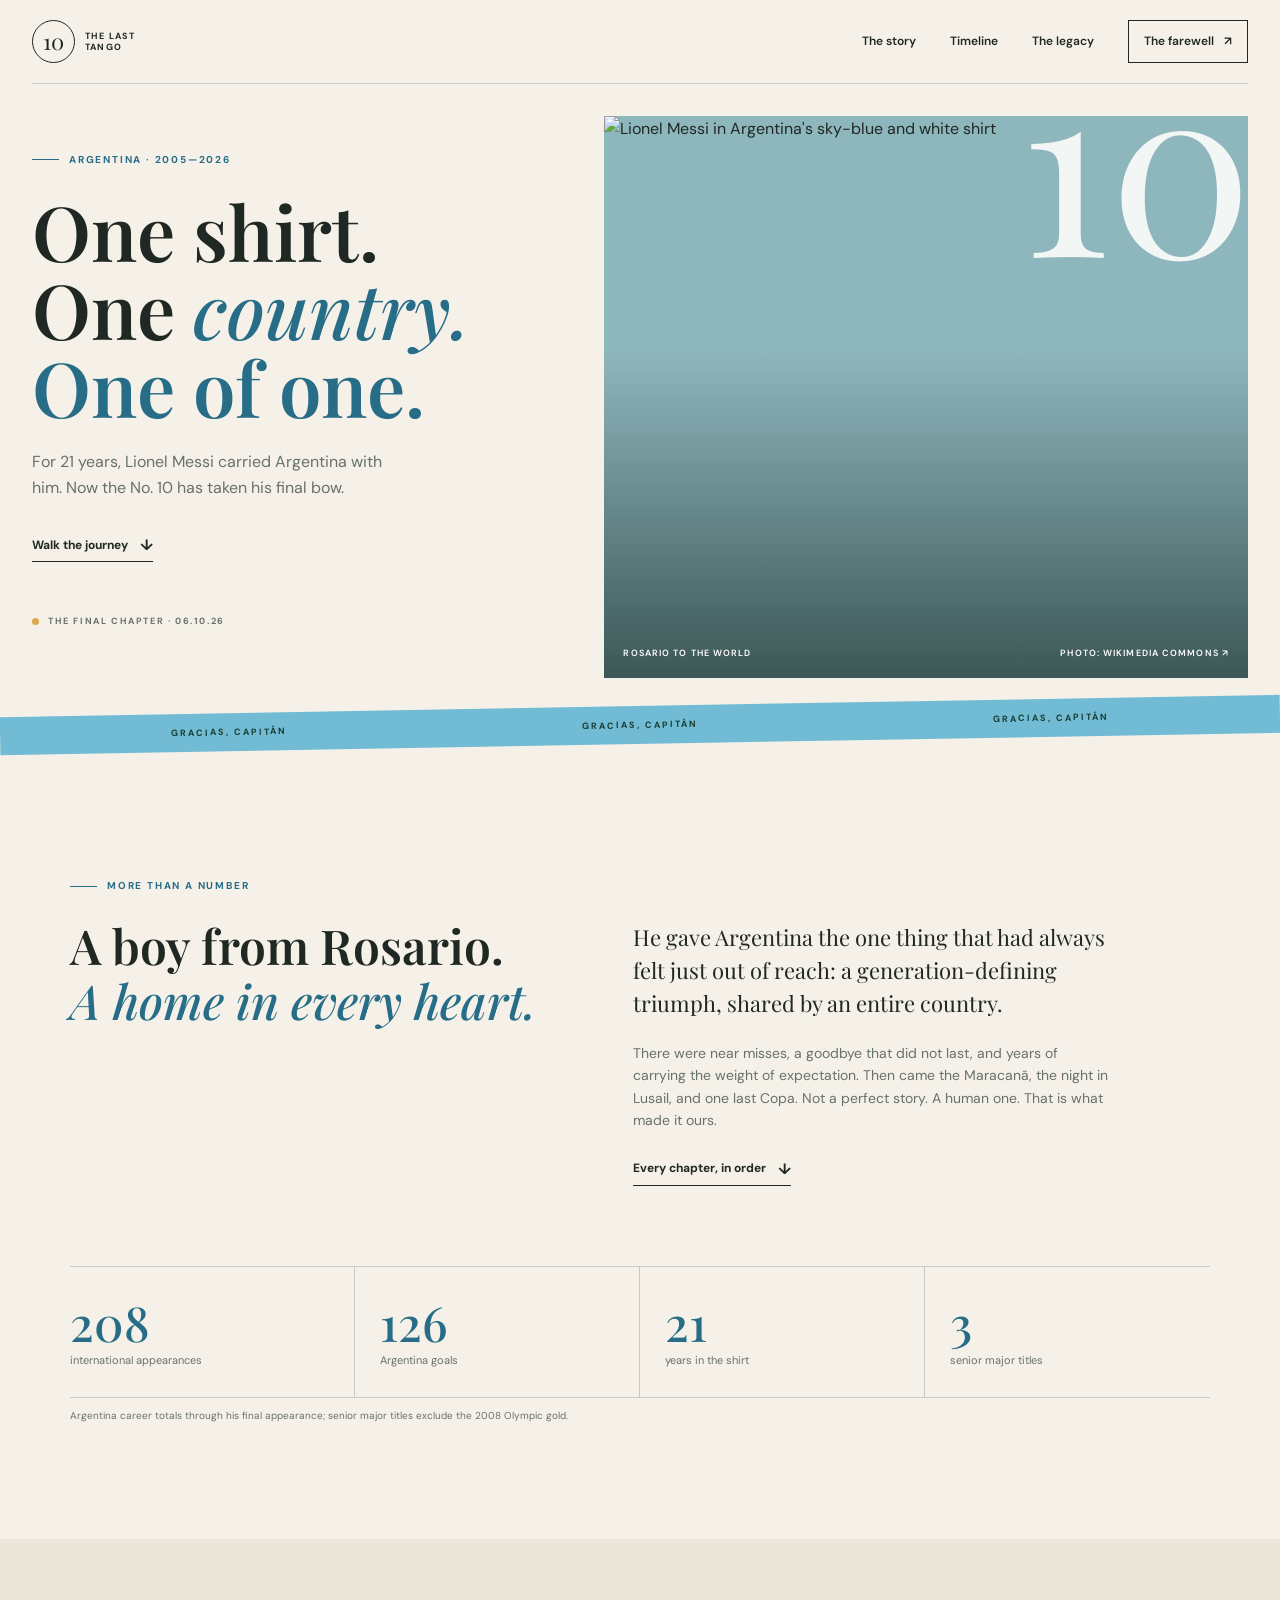
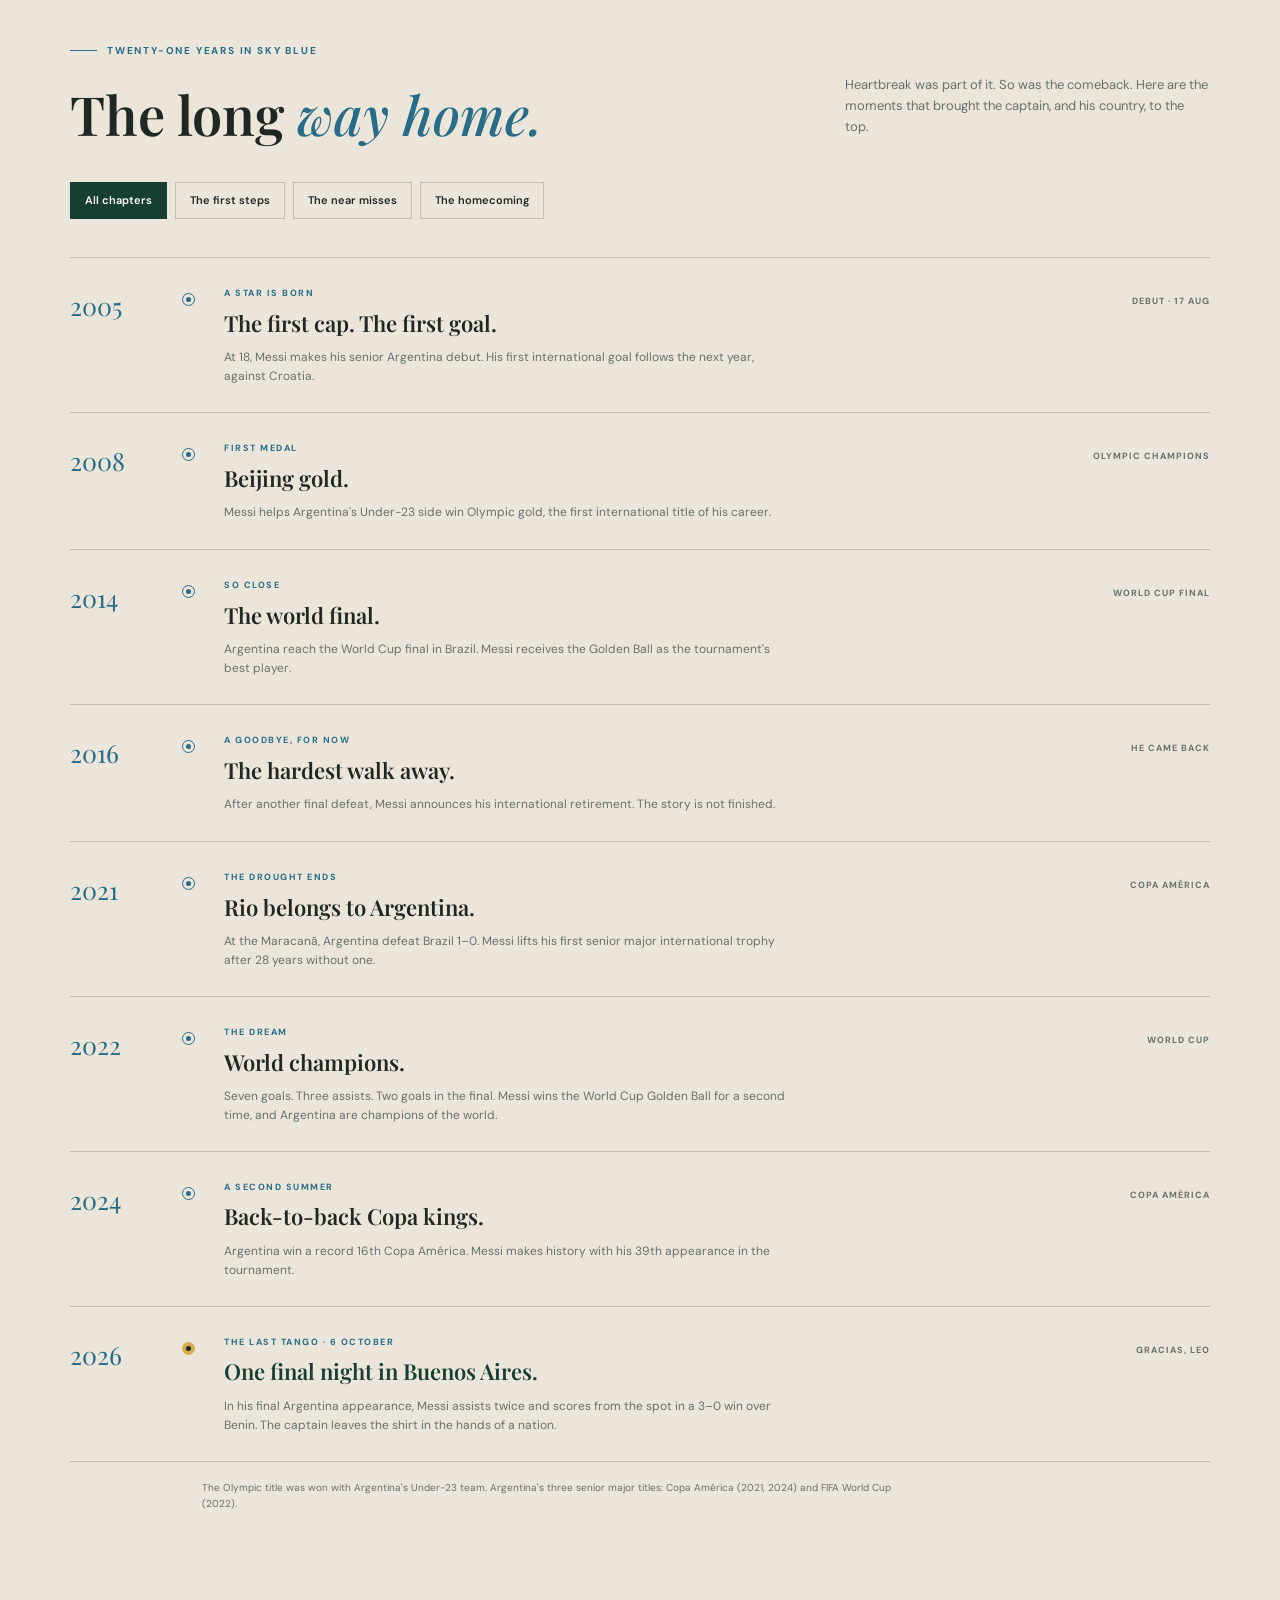
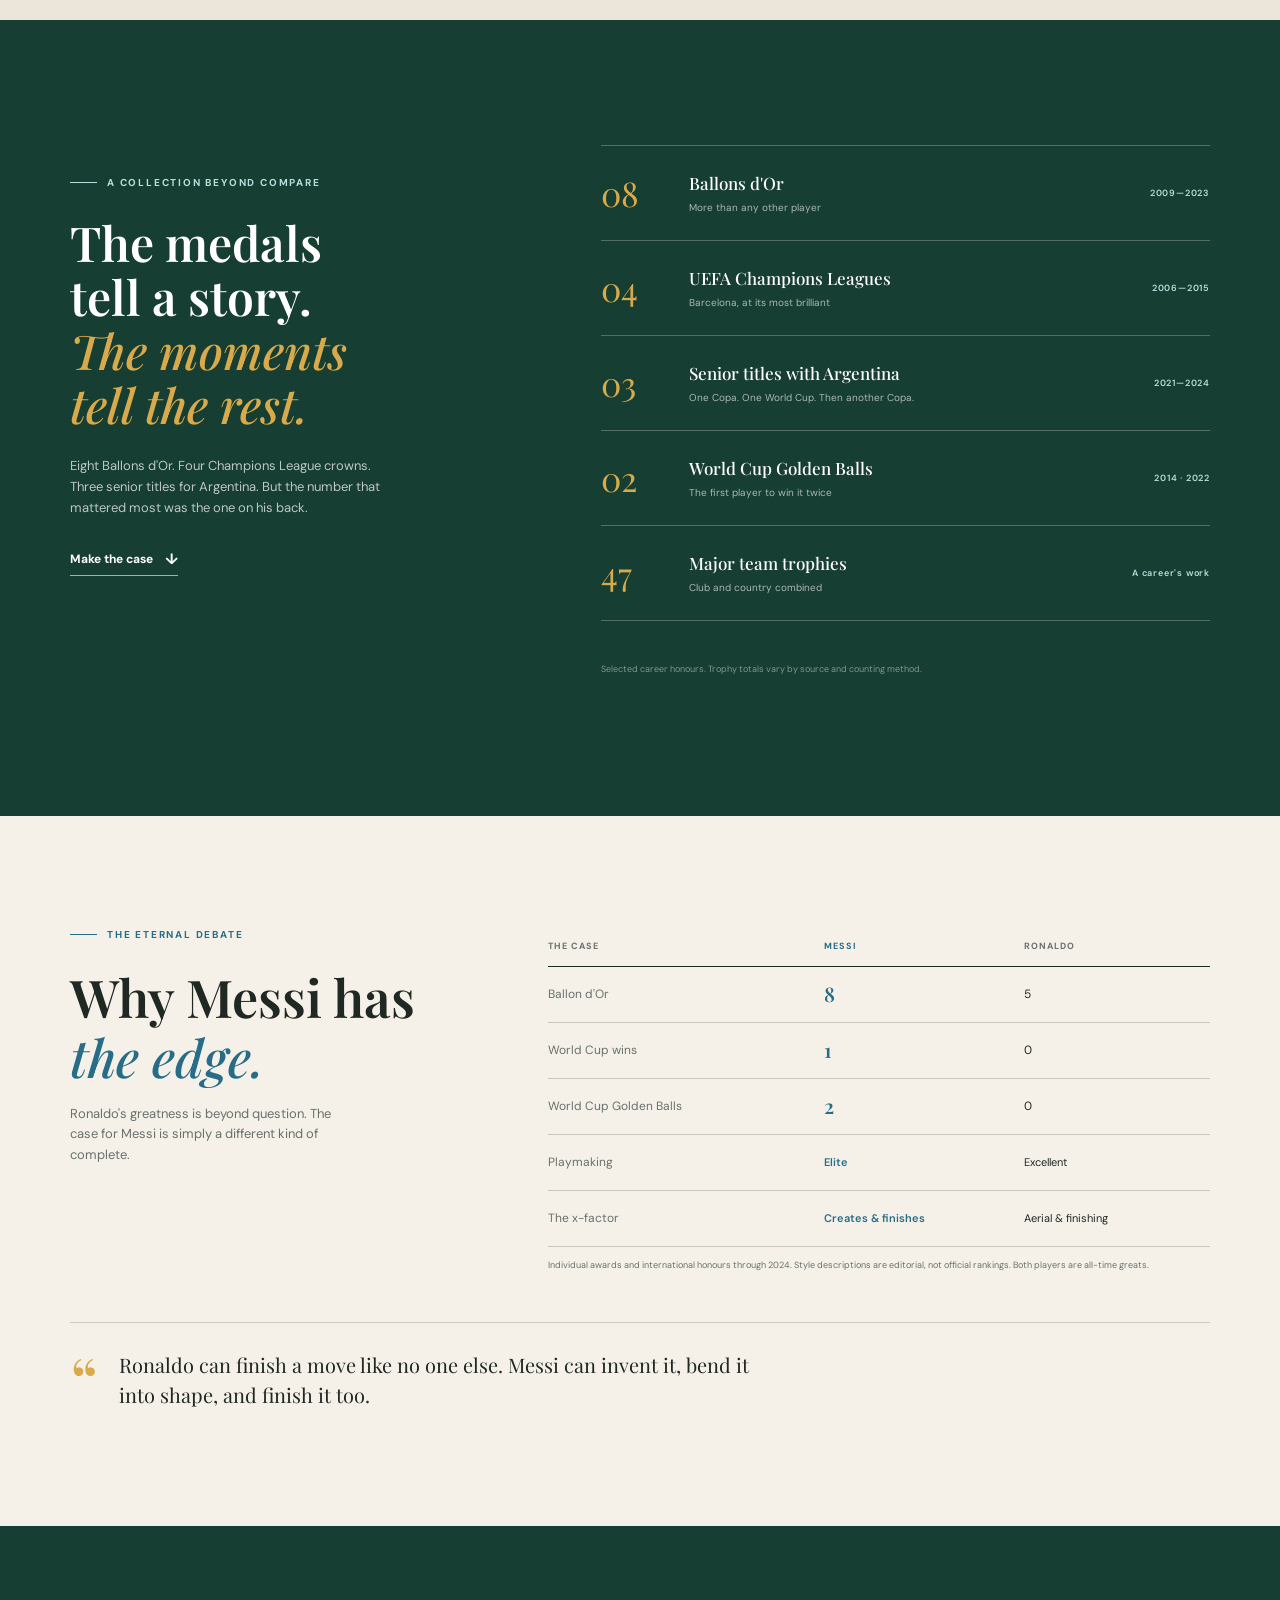
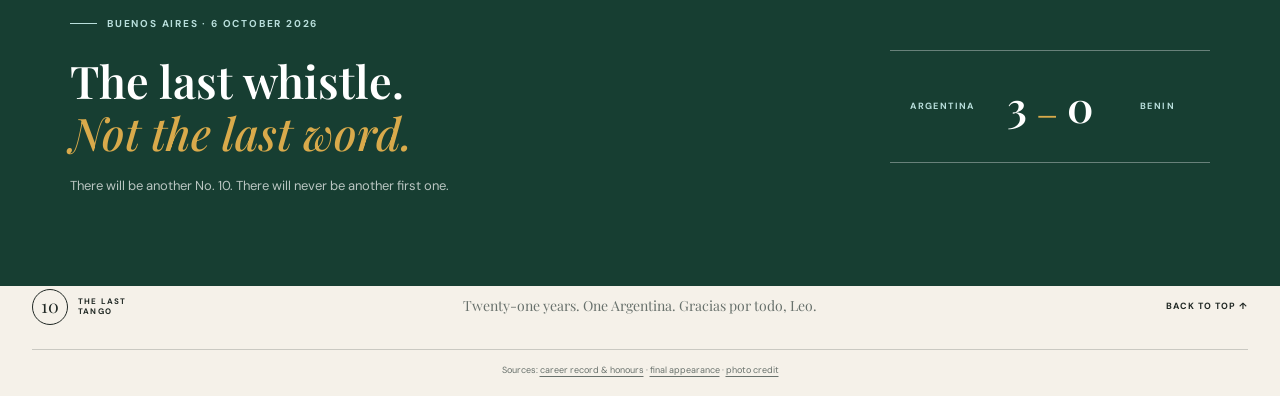
==== index.html @ 29ec87f9 "Messi Tribute" ====
<!doctype html>
<html lang="en">
<head>
  <meta charset="utf-8">
  <meta name="viewport" content="width=device-width, initial-scale=1">
  <meta name="theme-color" content="#f5f1e9">
  <meta name="description" content="A tribute to Lionel Messi's Argentina career: 21 years, three major senior titles, and one unforgettable final chapter.">
  <title>Messi | The Last Tango</title>
  <link rel="preconnect" href="https://fonts.googleapis.com">
  <link rel="preconnect" href="https://fonts.gstatic.com" crossorigin>
  <link href="https://fonts.googleapis.com/css2?family=DM+Sans:wght@400;500;600;700&family=Playfair+Display:wght@500;600;700;800&display=swap" rel="stylesheet">
  <link rel="stylesheet" href="styles.css">
  <script src="script.js" defer></script>
</head>
<body>
  <a class="skip-link" href="#main">Skip to the tribute</a>
  <header class="site-header">
    <a class="wordmark" href="#top" aria-label="Messi, the last tango, home">
      <span class="wordmark-number">10</span>
      <span class="wordmark-copy">THE LAST<br>TANGO</span>
    </a>
    <button class="menu-toggle" aria-expanded="false" aria-controls="site-nav" aria-label="Open navigation">
      <span></span><span></span>
    </button>
    <nav class="site-nav" id="site-nav" aria-label="Main navigation">
      <a href="#story">The story</a>
      <a href="#timeline">Timeline</a>
      <a href="#legacy">The legacy</a>
      <a class="nav-tribute" href="#farewell">The farewell <span aria-hidden="true">↗</span></a>
    </nav>
  </header>

  <main id="main">
    <section class="hero" id="top" aria-labelledby="hero-title">
      <div class="hero-copy">
        <p class="eyebrow"><span class="eyebrow-rule"></span>Argentina · 2005—2026</p>
        <h1 id="hero-title">One shirt.<br>One <em>country.</em><br><span>One of one.</span></h1>
        <p class="hero-intro">For 21 years, Lionel Messi carried Argentina with him. Now the No. 10 has taken his final bow.</p>
        <a class="text-link" href="#story">Walk the journey <span aria-hidden="true">↓</span></a>
        <p class="hero-date"><span class="live-dot"></span> THE FINAL CHAPTER · 06.10.26</p>
      </div>
      <figure class="hero-portrait">
        <img src="https://commons.wikimedia.org/wiki/Special:FilePath/Lionel_Messi_Argentina_v_Egypt_7_July_2026-287.jpg?width=1400" alt="Lionel Messi in Argentina's sky-blue and white shirt" fetchpriority="high">
        <figcaption><span>ROSARIO TO THE WORLD</span><a href="https://commons.wikimedia.org/wiki/File:Lionel_Messi_Argentina_v_Egypt_7_July_2026-287.jpg" target="_blank" rel="noreferrer">PHOTO: WIKIMEDIA COMMONS ↗</a></figcaption>
        <span class="portrait-index" aria-hidden="true">10</span>
      </figure>
      <div class="hero-ribbon" aria-hidden="true"><span>GRACIAS, CAPITÁN</span><span>GRACIAS, CAPITÁN</span><span>GRACIAS, CAPITÁN</span></div>
    </section>

    <section class="story section-wrap" id="story" aria-labelledby="story-title">
      <div class="section-heading reveal">
        <p class="eyebrow"><span class="eyebrow-rule"></span>More than a number</p>
        <h2 id="story-title">A boy from Rosario.<br><em>A home in every heart.</em></h2>
      </div>
      <div class="story-body reveal">
        <p class="story-lead">He gave Argentina the one thing that had always felt just out of reach: a generation-defining triumph, shared by an entire country.</p>
        <p>There were near misses, a goodbye that did not last, and years of carrying the weight of expectation. Then came the Maracanã, the night in Lusail, and one last Copa. Not a perfect story. A human one. That is what made it ours.</p>
        <a class="text-link" href="#timeline">Every chapter, in order <span aria-hidden="true">↓</span></a>
      </div>
      <div class="stat-strip reveal" aria-label="Argentina career record">
        <div class="stat-item"><strong data-count="208">208</strong><span>international appearances</span></div>
        <div class="stat-item"><strong data-count="126">126</strong><span>Argentina goals</span></div>
        <div class="stat-item"><strong data-count="21">21</strong><span>years in the shirt</span></div>
        <div class="stat-item"><strong data-count="3">3</strong><span>senior major titles</span></div>
      </div>
      <p class="stat-note">Argentina career totals through his final appearance; senior major titles exclude the 2008 Olympic gold.</p>
    </section>

    <section class="timeline-section" id="timeline" aria-labelledby="timeline-title">
      <div class="section-wrap">
        <div class="timeline-heading reveal">
          <div>
            <p class="eyebrow"><span class="eyebrow-rule"></span>Twenty-one years in sky blue</p>
            <h2 id="timeline-title">The long <em>way home.</em></h2>
          </div>
          <p>Heartbreak was part of it. So was the comeback. Here are the moments that brought the captain, and his country, to the top.</p>
        </div>
        <div class="timeline-filters" role="group" aria-label="Filter timeline by era">
          <button class="filter-button is-active" type="button" data-filter="all" aria-pressed="true">All chapters</button>
          <button class="filter-button" type="button" data-filter="first-steps" aria-pressed="false">The first steps</button>
          <button class="filter-button" type="button" data-filter="near-misses" aria-pressed="false">The near misses</button>
          <button class="filter-button" type="button" data-filter="homecoming" aria-pressed="false">The homecoming</button>
        </div>
        <div class="timeline-list">
          <article class="timeline-entry reveal" data-era="first-steps">
            <div class="timeline-year">2005</div><div class="timeline-marker" aria-hidden="true"></div>
            <div class="timeline-copy"><p class="timeline-tag">A star is born</p><h3>The first cap. The first goal.</h3><p>At 18, Messi makes his senior Argentina debut. His first international goal follows the next year, against Croatia.</p></div>
            <span class="timeline-side-note">DEBUT · 17 AUG</span>
          </article>
          <article class="timeline-entry reveal" data-era="first-steps">
            <div class="timeline-year">2008</div><div class="timeline-marker" aria-hidden="true"></div>
            <div class="timeline-copy"><p class="timeline-tag">First medal</p><h3>Beijing gold.</h3><p>Messi helps Argentina's Under-23 side win Olympic gold, the first international title of his career.</p></div>
            <span class="timeline-side-note">OLYMPIC CHAMPIONS</span>
          </article>
          <article class="timeline-entry reveal" data-era="near-misses">
            <div class="timeline-year">2014</div><div class="timeline-marker" aria-hidden="true"></div>
            <div class="timeline-copy"><p class="timeline-tag">So close</p><h3>The world final.</h3><p>Argentina reach the World Cup final in Brazil. Messi receives the Golden Ball as the tournament's best player.</p></div>
            <span class="timeline-side-note">WORLD CUP FINAL</span>
          </article>
          <article class="timeline-entry reveal" data-era="near-misses">
            <div class="timeline-year">2016</div><div class="timeline-marker" aria-hidden="true"></div>
            <div class="timeline-copy"><p class="timeline-tag">A goodbye, for now</p><h3>The hardest walk away.</h3><p>After another final defeat, Messi announces his international retirement. The story is not finished.</p></div>
            <span class="timeline-side-note">HE CAME BACK</span>
          </article>
          <article class="timeline-entry reveal" data-era="homecoming">
            <div class="timeline-year">2021</div><div class="timeline-marker" aria-hidden="true"></div>
            <div class="timeline-copy"><p class="timeline-tag">The drought ends</p><h3>Rio belongs to Argentina.</h3><p>At the Maracanã, Argentina defeat Brazil 1–0. Messi lifts his first senior major international trophy after 28 years without one.</p></div>
            <span class="timeline-side-note">COPA AMÉRICA</span>
          </article>
          <article class="timeline-entry reveal" data-era="homecoming">
            <div class="timeline-year">2022</div><div class="timeline-marker" aria-hidden="true"></div>
            <div class="timeline-copy"><p class="timeline-tag">The dream</p><h3>World champions.</h3><p>Seven goals. Three assists. Two goals in the final. Messi wins the World Cup Golden Ball for a second time, and Argentina are champions of the world.</p></div>
            <span class="timeline-side-note">WORLD CUP</span>
          </article>
          <article class="timeline-entry reveal" data-era="homecoming">
            <div class="timeline-year">2024</div><div class="timeline-marker" aria-hidden="true"></div>
            <div class="timeline-copy"><p class="timeline-tag">A second summer</p><h3>Back-to-back Copa kings.</h3><p>Argentina win a record 16th Copa América. Messi makes history with his 39th appearance in the tournament.</p></div>
            <span class="timeline-side-note">COPA AMÉRICA</span>
          </article>
          <article class="timeline-entry timeline-entry-final reveal" data-era="homecoming" id="farewell">
            <div class="timeline-year">2026</div><div class="timeline-marker" aria-hidden="true"></div>
            <div class="timeline-copy"><p class="timeline-tag">The last tango · 6 October</p><h3>One final night in Buenos Aires.</h3><p>In his final Argentina appearance, Messi assists twice and scores from the spot in a 3–0 win over Benin. The captain leaves the shirt in the hands of a nation.</p></div>
            <span class="timeline-side-note">GRACIAS, LEO</span>
          </article>
        </div>
        <p class="timeline-footnote">The Olympic title was won with Argentina's Under-23 team. Argentina's three senior major titles: Copa América (2021, 2024) and FIFA World Cup (2022).</p>
      </div>
    </section>

    <section class="honors section-wrap" id="legacy" aria-labelledby="honors-title">
      <div class="honors-copy reveal">
        <p class="eyebrow eyebrow-light"><span class="eyebrow-rule"></span>A collection beyond compare</p>
        <h2 id="honors-title">The medals<br>tell a story.<br><em>The moments<br>tell the rest.</em></h2>
        <p>Eight Ballons d'Or. Four Champions League crowns. Three senior titles for Argentina. But the number that mattered most was the one on his back.</p>
        <a class="text-link text-link-light" href="#comparison">Make the case <span aria-hidden="true">↓</span></a>
      </div>
      <div class="honors-list reveal" aria-label="Selected career achievements">
        <div class="honor-row"><span class="honor-number">08</span><div><h3>Ballons d'Or</h3><p>More than any other player</p></div><span class="honor-period">2009—2023</span></div>
        <div class="honor-row"><span class="honor-number">04</span><div><h3>UEFA Champions Leagues</h3><p>Barcelona, at its most brilliant</p></div><span class="honor-period">2006—2015</span></div>
        <div class="honor-row"><span class="honor-number">03</span><div><h3>Senior titles with Argentina</h3><p>One Copa. One World Cup. Then another Copa.</p></div><span class="honor-period">2021—2024</span></div>
        <div class="honor-row"><span class="honor-number">02</span><div><h3>World Cup Golden Balls</h3><p>The first player to win it twice</p></div><span class="honor-period">2014 · 2022</span></div>
        <div class="honor-row"><span class="honor-number">47</span><div><h3>Major team trophies</h3><p>Club and country combined</p></div><span class="honor-period">A career's work</span></div>
      </div>
      <p class="honors-note">Selected career honours. Trophy totals vary by source and counting method.</p>
    </section>

    <section class="comparison section-wrap" id="comparison" aria-labelledby="comparison-title">
      <div class="comparison-heading reveal">
        <p class="eyebrow"><span class="eyebrow-rule"></span>The eternal debate</p>
        <h2 id="comparison-title">Why Messi has<br><em>the edge.</em></h2>
        <p>Ronaldo's greatness is beyond question. The case for Messi is simply a different kind of complete.</p>
      </div>
      <div class="comparison-table reveal" role="table" aria-label="A respectful comparison of Lionel Messi and Cristiano Ronaldo">
        <div class="comparison-row comparison-header" role="row"><span role="columnheader">THE CASE</span><span role="columnheader">MESSI</span><span role="columnheader">RONALDO</span></div>
        <div class="comparison-row" role="row"><span role="rowheader">Ballon d'Or</span><strong role="cell">8</strong><span role="cell">5</span></div>
        <div class="comparison-row" role="row"><span role="rowheader">World Cup wins</span><strong role="cell">1</strong><span role="cell">0</span></div>
        <div class="comparison-row" role="row"><span role="rowheader">World Cup Golden Balls</span><strong role="cell">2</strong><span role="cell">0</span></div>
        <div class="comparison-row" role="row"><span role="rowheader">Playmaking</span><strong class="comparison-word" role="cell">Elite</strong><span class="comparison-word" role="cell">Excellent</span></div>
        <div class="comparison-row" role="row"><span role="rowheader">The x-factor</span><strong class="comparison-word" role="cell">Creates & finishes</strong><span class="comparison-word" role="cell">Aerial & finishing</span></div>
        <p class="comparison-source">Individual awards and international honours through 2024. Style descriptions are editorial, not official rankings. Both players are all-time greats.</p>
      </div>
      <div class="comparison-close reveal"><span aria-hidden="true">“</span><p>Ronaldo can finish a move like no one else. Messi can invent it, bend it into shape, and finish it too.</p></div>
    </section>

    <section class="finale" aria-labelledby="finale-title">
      <div class="finale-text reveal">
        <p class="eyebrow eyebrow-light"><span class="eyebrow-rule"></span>Buenos Aires · 6 October 2026</p>
        <h2 id="finale-title">The last whistle.<br><em>Not the last word.</em></h2>
        <p>There will be another No. 10. There will never be another first one.</p>
      </div>
      <div class="finale-score reveal" aria-label="Argentina defeated Benin 3 to 0">
        <span>ARGENTINA</span><strong>3 <i>—</i> 0</strong><span>BENIN</span>
      </div>
    </section>
  </main>

  <footer class="site-footer">
    <a class="wordmark footer-mark" href="#top"><span class="wordmark-number">10</span><span class="wordmark-copy">THE LAST<br>TANGO</span></a>
    <p>Twenty-one years. One Argentina. Gracias por todo, Leo.</p>
    <a class="back-top" href="#top">BACK TO TOP ↑</a>
    <div class="footer-sources">Sources: <a href="https://en.wikipedia.org/wiki/Lionel_Messi" target="_blank" rel="noreferrer">career record & honours</a> · <a href="https://www.espn.com/soccer/story/_/id/50120909/lionel-messi-last-argentina-game-vs-benin-retirement" target="_blank" rel="noreferrer">final appearance</a> · <a href="https://commons.wikimedia.org/wiki/File:Lionel_Messi_Argentina_v_Egypt_7_July_2026-287.jpg" target="_blank" rel="noreferrer">photo credit</a></div>
  </footer>
</body>
</html>
---- styles.css ----
:root {
  color-scheme: light;
  --paper: #f5f1e9;
  --paper-deep: #ebe5da;
  --ink: #202824;
  --muted: #68716c;
  --blue: #72bbd5;
  --blue-deep: #276d87;
  --green: #173e32;
  --green-dark: #102e25;
  --gold: #d9aa4b;
  --line: rgba(32, 40, 36, .2);
  --serif: "Playfair Display", Georgia, serif;
  --sans: "DM Sans", "Helvetica Neue", sans-serif;
  --content: 1140px;
}

* { box-sizing: border-box; }
html { scroll-behavior: smooth; scroll-padding-top: 90px; }
body { margin: 0; color: var(--ink); background: var(--paper); font-family: var(--sans); font-size: 16px; line-height: 1.6; -webkit-font-smoothing: antialiased; }
img { display: block; width: 100%; }
a { color: inherit; }
button { font: inherit; }
::selection { color: var(--ink); background: #bce2eb; }

.skip-link { position: absolute; z-index: 20; top: 8px; left: 8px; padding: 10px 16px; transform: translateY(-150%); background: white; }
.skip-link:focus { transform: translateY(0); }
.site-header { position: relative; z-index: 10; display: flex; align-items: center; justify-content: space-between; width: min(100% - 64px, 1400px); min-height: 84px; margin: 0 auto; border-bottom: 1px solid var(--line); }
.wordmark { display: inline-flex; align-items: center; gap: 10px; text-decoration: none; }
.wordmark-number { display: grid; width: 43px; height: 43px; place-items: center; border: 1px solid var(--ink); border-radius: 50%; font-family: var(--serif); font-size: 22px; }
.wordmark-copy { font-size: 9px; font-weight: 700; line-height: 1.2; letter-spacing: 1.2px; }
.site-nav { display: flex; align-items: center; gap: 34px; }
.site-nav a { font-size: 12px; font-weight: 600; text-decoration: none; }
.site-nav a:hover, .site-nav a:focus-visible { color: var(--blue-deep); }
.site-nav .nav-tribute { padding: 11px 15px; border: 1px solid var(--ink); }
.nav-tribute span { margin-left: 7px; }
.menu-toggle { display: none; }

.hero { position: relative; display: grid; grid-template-columns: minmax(0, .93fr) minmax(400px, 1.07fr); align-items: center; width: min(100% - 64px, 1400px); min-height: 660px; margin: 0 auto; padding: 32px 0 66px; }
.hero-copy { position: relative; z-index: 2; padding: 28px 0 42px; }
.eyebrow { display: flex; align-items: center; gap: 10px; margin: 0 0 24px; color: var(--blue-deep); font-size: 10px; font-weight: 700; letter-spacing: 1.8px; text-transform: uppercase; }
.eyebrow-rule { width: 27px; height: 1px; background: currentColor; }
h1, h2, h3, p, figure { margin-top: 0; }
.hero h1 { margin-bottom: 23px; font-family: var(--serif); font-size: 76px; font-weight: 600; line-height: 1.03; }
.hero h1 em, .section-heading h2 em, .timeline-heading h2 em, .comparison-heading h2 em, .honors h2 em, .finale h2 em { color: var(--blue-deep); font-weight: 500; }
.hero h1 span { color: var(--blue-deep); }
.hero-intro { max-width: 370px; margin-bottom: 30px; color: var(--muted); font-size: 16px; }
.text-link { display: inline-flex; align-items: center; gap: 12px; padding-bottom: 4px; border-bottom: 1px solid currentColor; color: var(--ink); font-size: 12px; font-weight: 700; text-decoration: none; }
.text-link span { font-size: 15px; transition: transform .2s ease; }
.text-link:hover span { transform: translateY(3px); }
.hero-date { display: flex; align-items: center; gap: 9px; margin: 52px 0 0; color: var(--muted); font-size: 9px; font-weight: 700; letter-spacing: 1.6px; }
.live-dot { width: 7px; height: 7px; border-radius: 50%; background: var(--gold); }
.hero-portrait { position: relative; align-self: stretch; min-height: 548px; margin: 0 0 0 7px; overflow: hidden; background: #8eb6bd; }
.hero-portrait::after { position: absolute; inset: 42% 0 0; background: linear-gradient(0deg, rgba(13, 31, 25, .63), transparent); content: ""; }
.hero-portrait img { position: absolute; width: 100%; height: 100%; object-fit: cover; object-position: 52% 24%; }
.hero-portrait figcaption { position: absolute; z-index: 1; right: 19px; bottom: 18px; left: 19px; display: flex; align-items: end; justify-content: space-between; color: white; font-size: 9px; font-weight: 600; letter-spacing: 1.1px; }
.hero-portrait figcaption a { text-decoration: none; }
.portrait-index { position: absolute; z-index: 1; top: -78px; right: -5px; color: rgba(245, 241, 233, .92); font-family: var(--serif); font-size: 240px; line-height: 1; mix-blend-mode: screen; }
.hero-ribbon { position: absolute; right: -32px; bottom: 0; left: -32px; display: flex; justify-content: space-around; padding: 12px 24px; transform: rotate(-1deg); background: var(--blue); color: #173e32; font-size: 9px; font-weight: 700; letter-spacing: 2px; }

.section-wrap { width: min(100% - 64px, var(--content)); margin: 0 auto; }
.story { display: grid; grid-template-columns: .9fr 1.1fr; column-gap: 90px; padding-top: 134px; padding-bottom: 115px; }
.section-heading h2, .timeline-heading h2, .comparison-heading h2 { margin: 0; font-family: var(--serif); font-size: 48px; font-weight: 600; line-height: 1.15; }
.story-body { max-width: 480px; padding-top: 43px; }
.story-body p { color: var(--muted); font-size: 14px; }
.story-body .story-lead { color: var(--ink); font-family: var(--serif); font-size: 22px; line-height: 1.5; }
.story-body .text-link { margin-top: 11px; }
.stat-strip { display: grid; grid-column: 1 / -1; grid-template-columns: repeat(4, 1fr); margin-top: 80px; border-top: 1px solid var(--line); border-bottom: 1px solid var(--line); }
.stat-item { display: flex; min-height: 130px; flex-direction: column; justify-content: center; padding: 18px 25px; border-right: 1px solid var(--line); }
.stat-item:first-child { padding-left: 0; }
.stat-item:last-child { border: 0; }
.stat-item strong { color: var(--blue-deep); font-family: var(--serif); font-size: 48px; font-weight: 500; line-height: 1.2; }
.stat-item span { color: var(--muted); font-size: 11px; }
.stat-note { grid-column: 1 / -1; margin: 10px 0 0; color: var(--muted); font-size: 10px; }

.timeline-section { padding: 104px 0 108px; background: var(--paper-deep); }
.timeline-heading { display: flex; align-items: end; justify-content: space-between; gap: 45px; }
.timeline-heading h2 { font-size: 54px; }
.timeline-heading > p { max-width: 365px; margin: 0 0 7px; color: var(--muted); font-size: 13px; }
.timeline-filters { display: flex; flex-wrap: wrap; gap: 8px; margin: 37px 0 38px; }
.filter-button { padding: 9px 14px; border: 1px solid var(--line); border-radius: 0; background: transparent; color: var(--ink); cursor: pointer; font-size: 11px; font-weight: 600; transition: background .2s ease, color .2s ease, border-color .2s ease; }
.filter-button:hover, .filter-button:focus-visible { border-color: var(--blue-deep); }
.filter-button.is-active { border-color: var(--green); background: var(--green); color: white; }
.timeline-list { border-top: 1px solid var(--line); }
.timeline-entry { display: grid; grid-template-columns: 90px 20px minmax(0, 1fr) 168px; gap: 22px; align-items: start; min-height: 137px; padding: 28px 0 26px; border-bottom: 1px solid var(--line); transition: opacity .25s ease, transform .25s ease; }
.timeline-entry[hidden] { display: none; }
.timeline-year { color: var(--blue-deep); font-family: var(--serif); font-size: 25px; }
.timeline-marker { position: relative; display: grid; width: 13px; height: 13px; margin-top: 7px; place-items: center; border: 1px solid var(--blue-deep); border-radius: 50%; }
.timeline-marker::after { width: 5px; height: 5px; border-radius: 50%; background: var(--blue-deep); content: ""; }
.timeline-entry-final .timeline-marker { border-color: var(--gold); background: var(--gold); }
.timeline-entry-final .timeline-marker::after { background: var(--green-dark); }
.timeline-tag { margin: 0 0 5px; color: var(--blue-deep); font-size: 9px; font-weight: 700; letter-spacing: 1.5px; text-transform: uppercase; }
.timeline-copy h3 { margin-bottom: 7px; font-family: var(--serif); font-size: 22px; font-weight: 600; }
.timeline-copy > p:last-child { max-width: 570px; margin-bottom: 0; color: var(--muted); font-size: 12px; }
.timeline-side-note { justify-self: end; margin-top: 8px; color: var(--muted); font-size: 9px; font-weight: 700; letter-spacing: 1px; text-align: right; }
.timeline-entry-final .timeline-copy h3 { color: var(--green); }
.timeline-footnote { max-width: 700px; margin: 18px 0 0 132px; color: var(--muted); font-size: 10px; }

.honors { display: grid; grid-template-columns: .85fr 1.15fr; gap: 80px; align-items: center; width: 100%; margin: 0; padding: 125px max(32px, calc((100vw - var(--content)) / 2)) 115px; background: var(--green); }
.honors-copy { padding: 0 0 15px; }
.eyebrow-light { color: #b9dfdc; }
.honors h2 { margin: 0 0 25px; color: white; font-family: var(--serif); font-size: 48px; font-weight: 600; line-height: 1.13; }
.honors h2 em { color: var(--gold); }
.honors-copy > p:not(.eyebrow) { max-width: 320px; margin: 0 0 26px; color: rgba(255, 255, 255, .71); font-size: 13px; }
.text-link-light { border-color: rgba(255, 255, 255, .6); color: white; }
.honors-list { border-top: 1px solid rgba(255, 255, 255, .25); }
.honor-row { display: grid; grid-template-columns: 70px minmax(0, 1fr) auto; gap: 18px; align-items: center; min-height: 95px; border-bottom: 1px solid rgba(255, 255, 255, .25); }
.honor-number { color: var(--gold); font-family: var(--serif); font-size: 34px; }
.honor-row h3 { margin: 0 0 3px; color: white; font-family: var(--serif); font-size: 17px; font-weight: 500; }
.honor-row p { margin: 0; color: rgba(255, 255, 255, .63); font-size: 10px; }
.honor-period { color: #b9dfdc; font-size: 9px; font-weight: 600; letter-spacing: .8px; white-space: nowrap; }
.honors-note { grid-column: 2; margin: -63px 0 0; color: rgba(255, 255, 255, .45); font-size: 9px; }

.comparison { display: grid; grid-template-columns: .75fr 1.25fr; gap: 38px 80px; padding-top: 111px; padding-bottom: 116px; }
.comparison-heading h2 { margin-bottom: 17px; font-size: 52px; }
.comparison-heading > p:last-child { max-width: 290px; color: var(--muted); font-size: 13px; }
.comparison-table { align-self: center; }
.comparison-row { display: grid; grid-template-columns: 1.2fr .85fr .85fr; gap: 14px; align-items: center; min-height: 56px; border-bottom: 1px solid var(--line); font-size: 12px; }
.comparison-row > :first-child { color: var(--muted); }
.comparison-header { min-height: 40px; border-bottom: 1px solid var(--ink); font-size: 9px; font-weight: 700; letter-spacing: 1px; }
.comparison-header > :nth-child(2) { color: var(--blue-deep); }
.comparison-header > :last-child { color: var(--muted); }
.comparison-row strong { color: var(--blue-deep); font-family: var(--serif); font-size: 20px; font-weight: 600; }
.comparison-row .comparison-word { font-family: var(--sans); font-size: 11px; }
.comparison-source { margin: 11px 0 0; color: var(--muted); font-size: 9px; }
.comparison-close { display: flex; grid-column: 1 / -1; align-items: center; gap: 21px; margin: 12px 0 0; padding-top: 27px; border-top: 1px solid var(--line); }
.comparison-close span { color: var(--gold); font-family: var(--serif); font-size: 68px; line-height: .8; }
.comparison-close p { max-width: 640px; margin: 0; font-family: var(--serif); font-size: 20px; line-height: 1.5; }

.finale { display: flex; min-height: 360px; align-items: center; justify-content: space-between; gap: 44px; padding: 70px max(32px, calc((100vw - var(--content)) / 2)); background: var(--green); color: white; }
.finale .eyebrow { margin-bottom: 22px; }
.finale h2 { margin: 0 0 17px; font-family: var(--serif); font-size: 45px; font-weight: 600; line-height: 1.17; }
.finale h2 em { color: var(--gold); }
.finale-text > p:last-child { margin: 0; color: rgba(255, 255, 255, .7); font-size: 13px; }
.finale-score { display: grid; grid-template-columns: 1fr auto 1fr; gap: 12px; align-items: center; min-width: 320px; padding: 22px 0; border-top: 1px solid rgba(255, 255, 255, .35); border-bottom: 1px solid rgba(255, 255, 255, .35); text-align: center; }
.finale-score > span { color: #b9dfdc; font-size: 9px; font-weight: 700; letter-spacing: 1.4px; }
.finale-score strong { color: white; font-family: var(--serif); font-size: 42px; font-weight: 600; white-space: nowrap; }
.finale-score i { color: var(--gold); font-size: 23px; font-style: normal; }

.site-footer { display: grid; grid-template-columns: 1fr 2fr 1fr; gap: 20px; align-items: center; width: min(100% - 64px, 1400px); min-height: 110px; margin: 0 auto; }
.footer-mark .wordmark-number { width: 36px; height: 36px; font-size: 18px; }
.footer-mark .wordmark-copy { font-size: 8px; }
.site-footer > p { margin: 0; color: var(--muted); font-family: var(--serif); font-size: 14px; text-align: center; }
.back-top { justify-self: end; font-size: 9px; font-weight: 700; letter-spacing: 1px; text-decoration: none; }
.footer-sources { grid-column: 1 / -1; padding: 13px 0 17px; border-top: 1px solid var(--line); color: var(--muted); font-size: 9px; text-align: center; }
.footer-sources a { text-decoration-thickness: 1px; text-underline-offset: 3px; }

.reveal { opacity: 0; transform: translateY(16px); transition: opacity .65s ease, transform .65s ease; }
.reveal.is-visible { opacity: 1; transform: translateY(0); }
@media (prefers-reduced-motion: reduce) { *, *::before, *::after { scroll-behavior: auto !important; animation-duration: .01ms !important; transition-duration: .01ms !important; } .reveal { opacity: 1; transform: none; } }

@media (max-width: 900px) {
  .hero { grid-template-columns: .92fr 1.08fr; min-height: 590px; }
  .hero h1 { font-size: 60px; }
  .hero-portrait { min-height: 470px; }
  .story { column-gap: 45px; }
  .honors { gap: 45px; }
  .comparison { column-gap: 45px; }
}

@media (max-width: 650px) {
  html { scroll-padding-top: 70px; }
  .site-header { width: calc(100% - 36px); min-height: 70px; }
  .menu-toggle { display: grid; width: 42px; height: 42px; align-content: center; justify-items: center; gap: 6px; border: 1px solid var(--line); background: transparent; cursor: pointer; }
  .menu-toggle span { width: 17px; height: 1px; background: var(--ink); transition: transform .2s ease; }
  .menu-toggle[aria-expanded="true"] span:first-child { transform: translateY(3.5px) rotate(45deg); }
  .menu-toggle[aria-expanded="true"] span:last-child { transform: translateY(-3.5px) rotate(-45deg); }
  .site-nav { position: absolute; top: 69px; right: 0; left: 0; display: none; align-items: stretch; gap: 0; padding: 8px 18px 16px; border: 1px solid var(--line); background: var(--paper); }
  .site-nav.is-open { display: flex; flex-direction: column; }
  .site-nav a { padding: 12px 2px; border-bottom: 1px solid var(--line); }
  .site-nav .nav-tribute { align-self: flex-start; margin-top: 10px; padding: 9px 13px; border: 1px solid var(--ink); }
  .hero { grid-template-columns: 1fr; width: 100%; min-height: 0; padding: 27px 18px 47px; }
  .hero-copy { padding: 12px 0 30px; }
  .eyebrow { margin-bottom: 18px; font-size: 9px; }
  .hero h1 { margin-bottom: 17px; font-size: 59px; }
  .hero-intro { max-width: 335px; font-size: 14px; }
  .hero-date { margin-top: 30px; }
  .hero-portrait { min-height: 410px; margin: 0; }
  .portrait-index { top: -45px; font-size: 170px; }
  .hero-ribbon { right: 0; bottom: 0; left: 0; padding: 10px 6px; font-size: 8px; }
  .section-wrap { width: calc(100% - 36px); }
  .story { grid-template-columns: 1fr; gap: 0; padding-top: 84px; padding-bottom: 76px; }
  .section-heading h2, .timeline-heading h2 { font-size: 39px; }
  .story-body { padding-top: 25px; }
  .story-body .story-lead { font-size: 20px; }
  .stat-strip { grid-template-columns: 1fr 1fr; margin-top: 46px; }
  .stat-item { min-height: 105px; padding: 14px 15px; border-bottom: 1px solid var(--line); }
  .stat-item:first-child { padding-left: 15px; }
  .stat-item:nth-child(2) { border-right: 0; }
  .stat-item:nth-child(3) { border-bottom: 0; border-right: 1px solid var(--line); }
  .stat-item:last-child { border-bottom: 0; }
  .stat-item strong { font-size: 40px; }
  .timeline-section { padding: 76px 0 80px; }
  .timeline-heading { display: block; }
  .timeline-heading > p { margin: 19px 0 0; }
  .timeline-filters { gap: 7px; margin: 27px 0 28px; }
  .filter-button { padding: 8px 10px; font-size: 10px; }
  .timeline-entry { grid-template-columns: 48px 14px minmax(0, 1fr); gap: 11px; min-height: 0; padding: 22px 0; }
  .timeline-year { font-size: 19px; }
  .timeline-side-note { display: none; }
  .timeline-copy h3 { font-size: 19px; }
  .timeline-copy > p:last-child { font-size: 11px; }
  .timeline-footnote { margin-left: 73px; font-size: 9px; }
  .honors { grid-template-columns: 1fr; gap: 38px; padding: 82px 18px 76px; }
  .honors h2 { font-size: 42px; }
  .honor-row { grid-template-columns: 51px minmax(0, 1fr); gap: 12px; min-height: 86px; }
  .honor-number { font-size: 29px; }
  .honor-row h3 { font-size: 15px; }
  .honor-period { grid-column: 2; margin-top: -22px; justify-self: start; font-size: 8px; }
  .honors-note { grid-column: 1; margin: -24px 0 0; }
  .comparison { grid-template-columns: 1fr; gap: 25px; padding-top: 78px; padding-bottom: 75px; }
  .comparison-heading h2 { font-size: 43px; }
  .comparison-row { grid-template-columns: 1.15fr .8fr .8fr; gap: 7px; font-size: 10px; }
  .comparison-row .comparison-word { font-size: 9px; }
  .comparison-close { gap: 15px; }
  .comparison-close p { font-size: 17px; }
  .finale { min-height: 0; flex-direction: column; align-items: stretch; gap: 35px; padding: 63px 18px; }
  .finale h2 { font-size: 39px; }
  .finale-score { min-width: 0; }
  .site-footer { grid-template-columns: 1fr auto; gap: 12px; width: calc(100% - 36px); padding-top: 20px; }
  .site-footer > p { grid-column: 1 / -1; grid-row: 2; font-size: 12px; text-align: left; }
  .back-top { grid-column: 2; grid-row: 1; }
  .footer-sources { line-height: 1.8; }
}
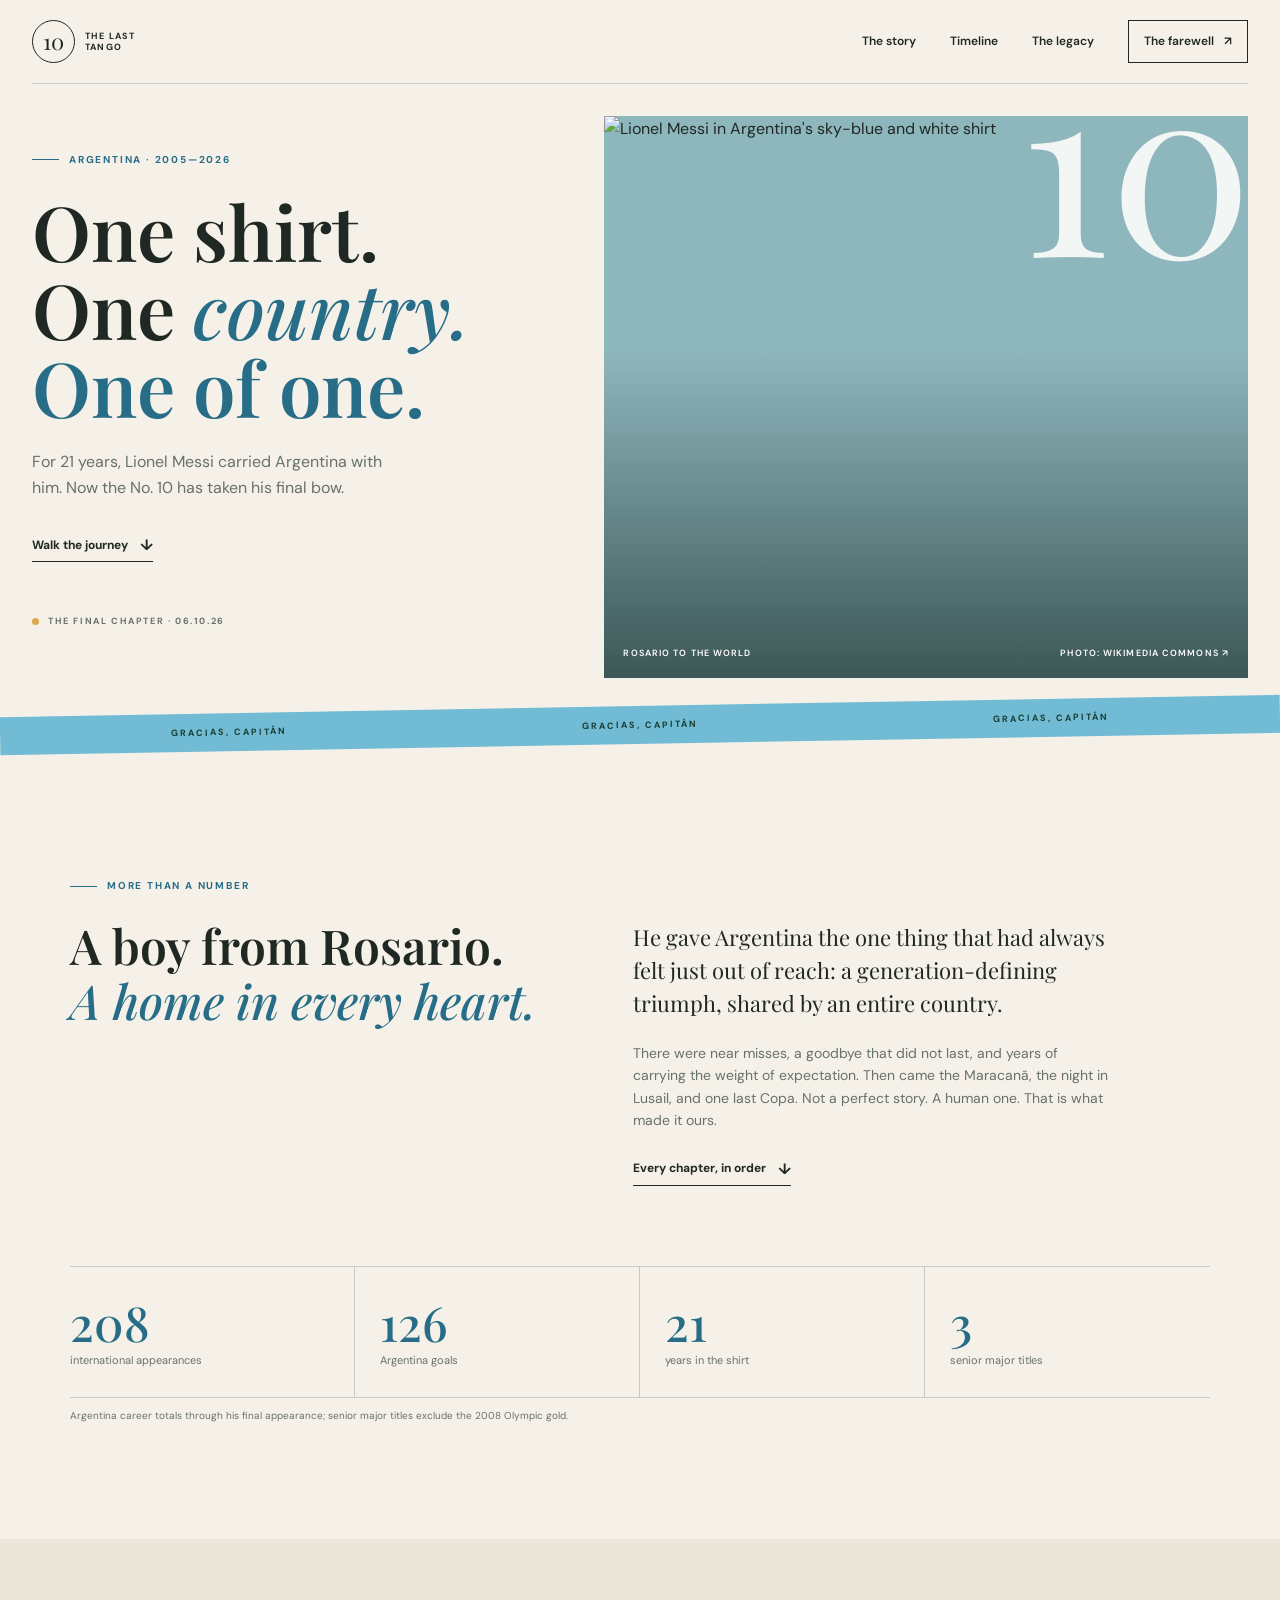
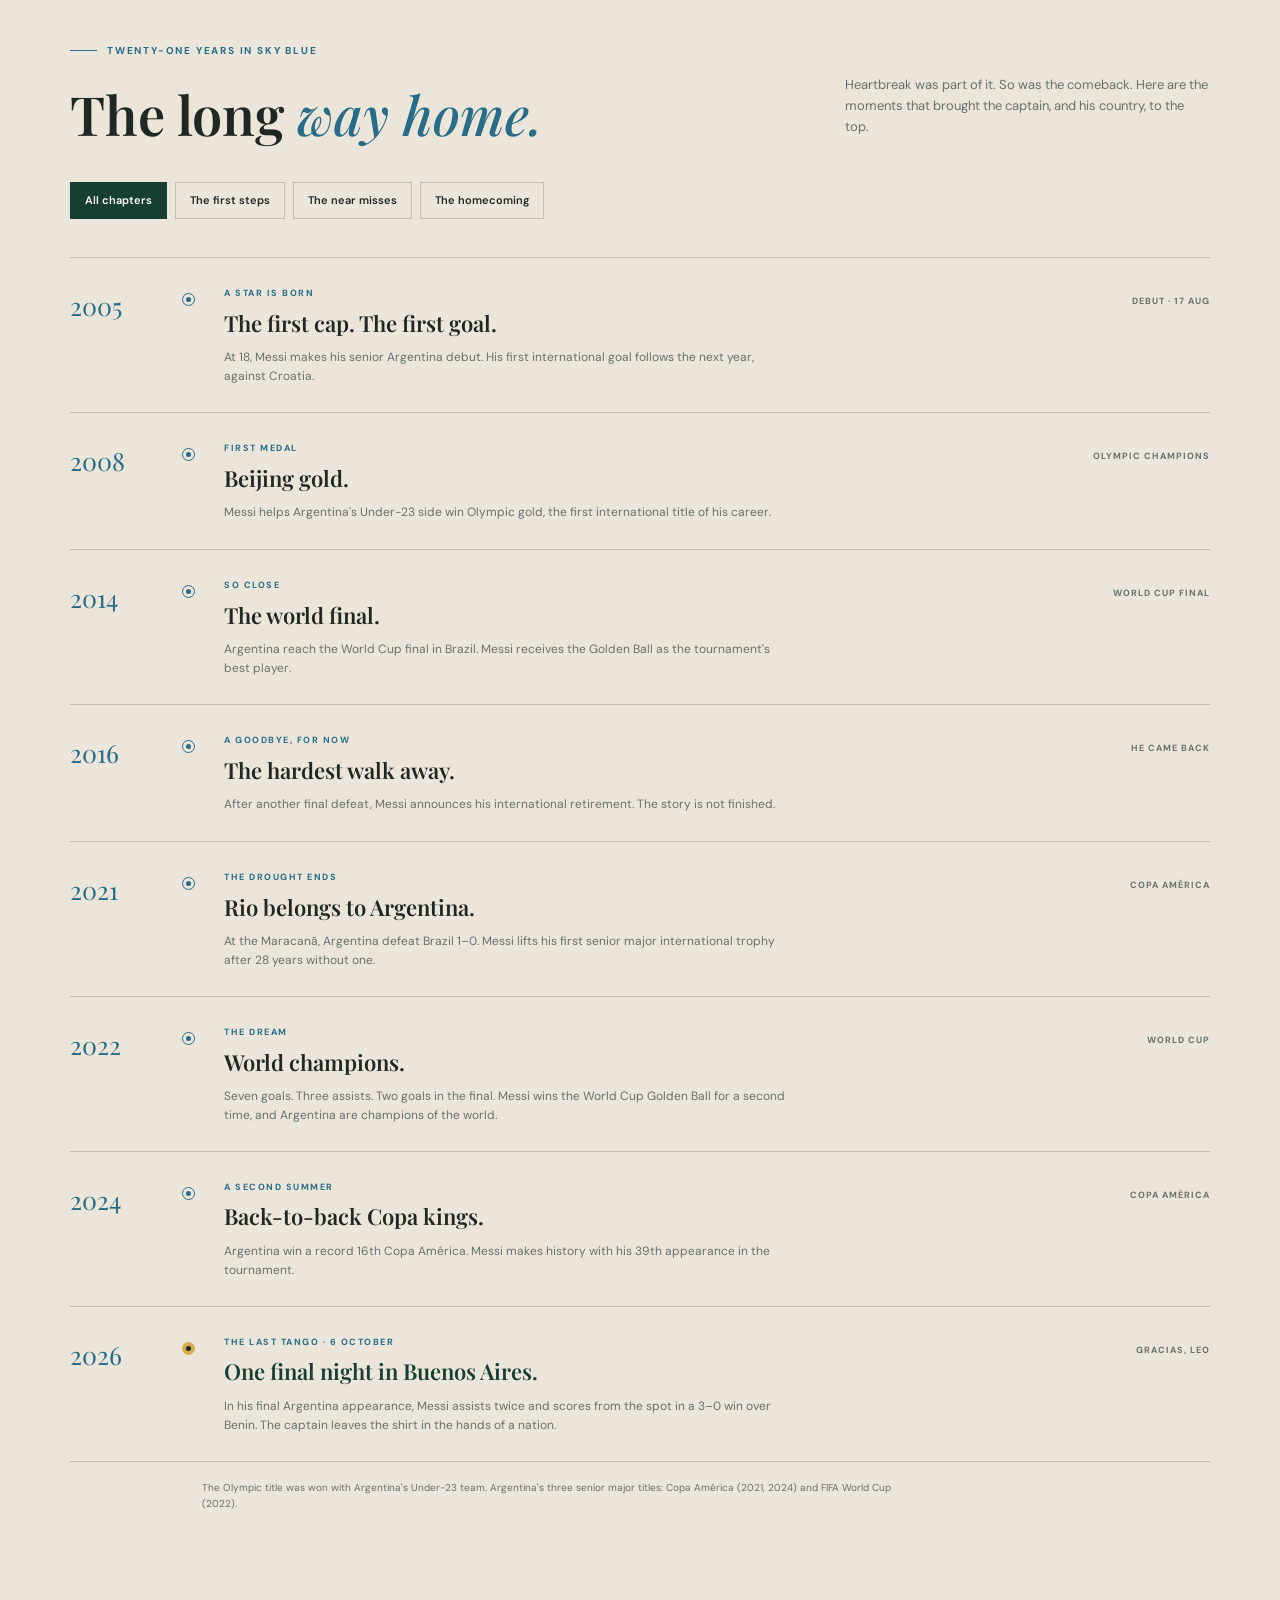
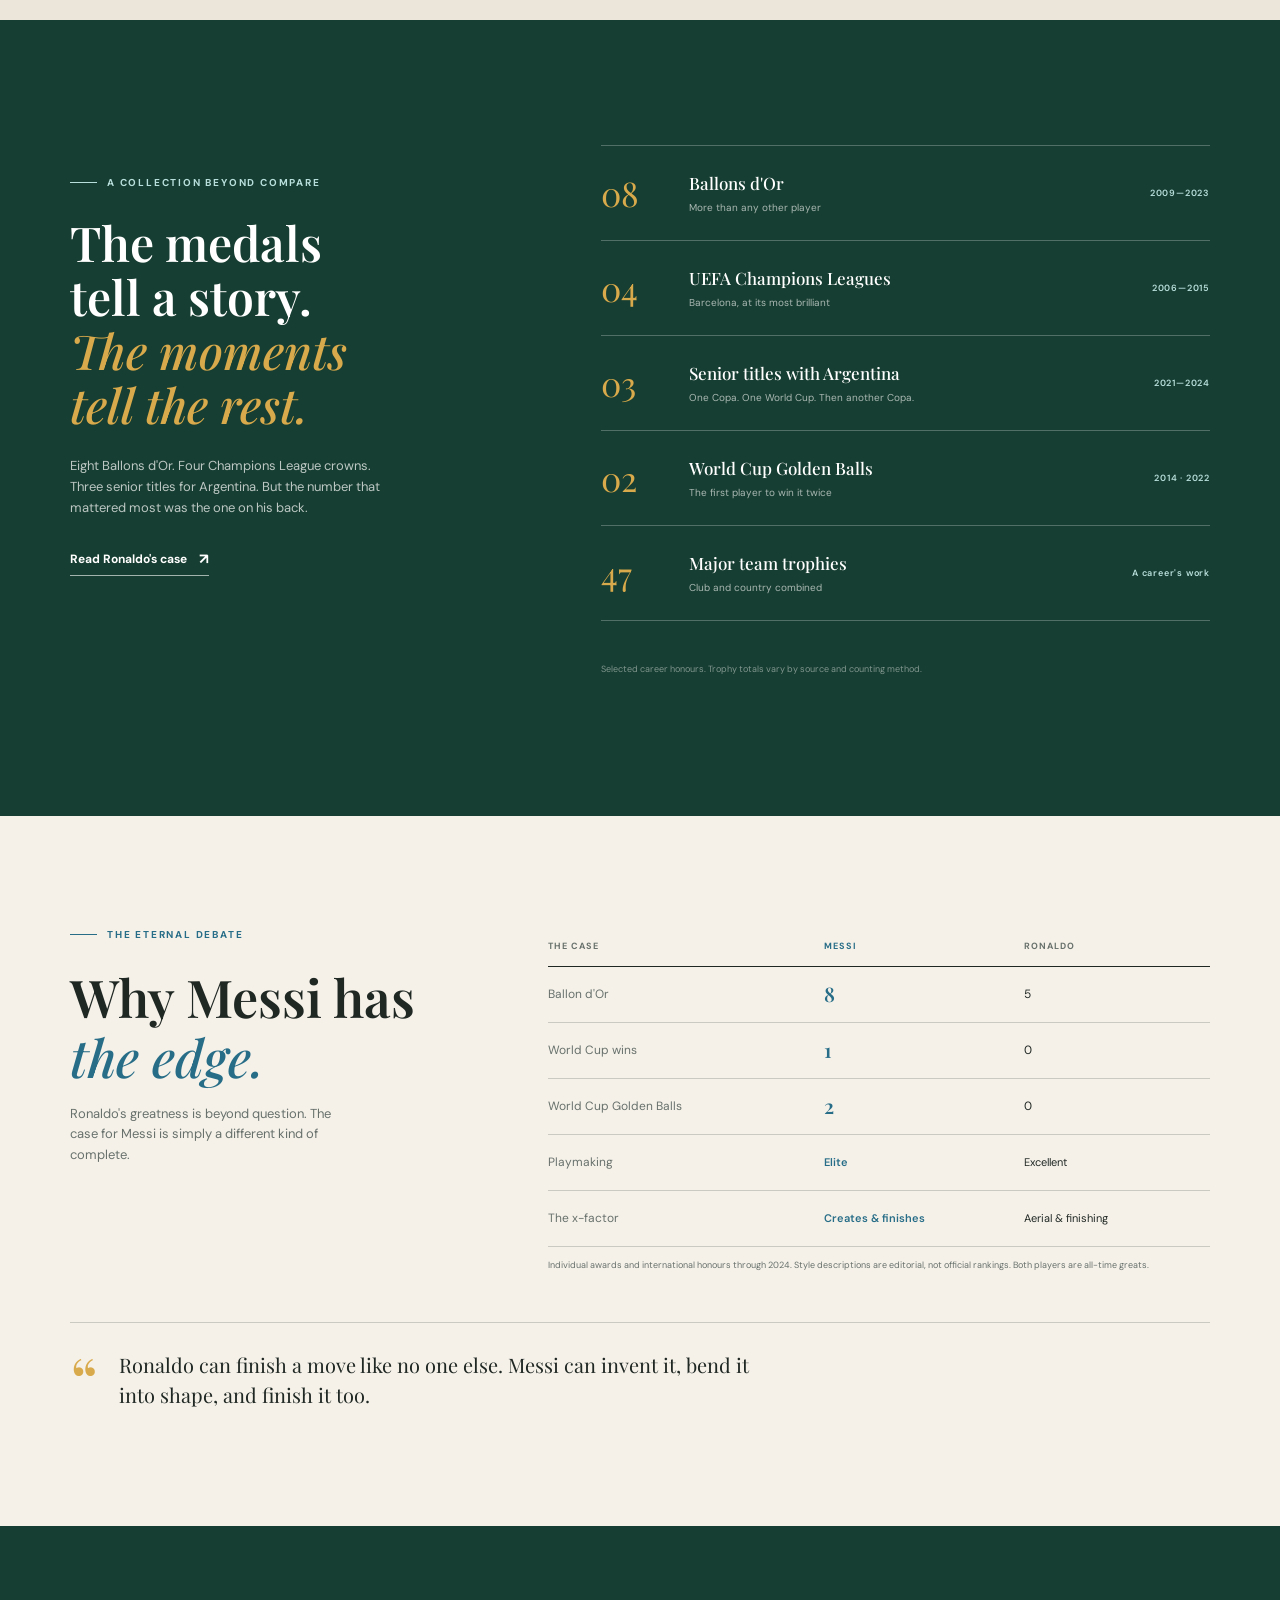
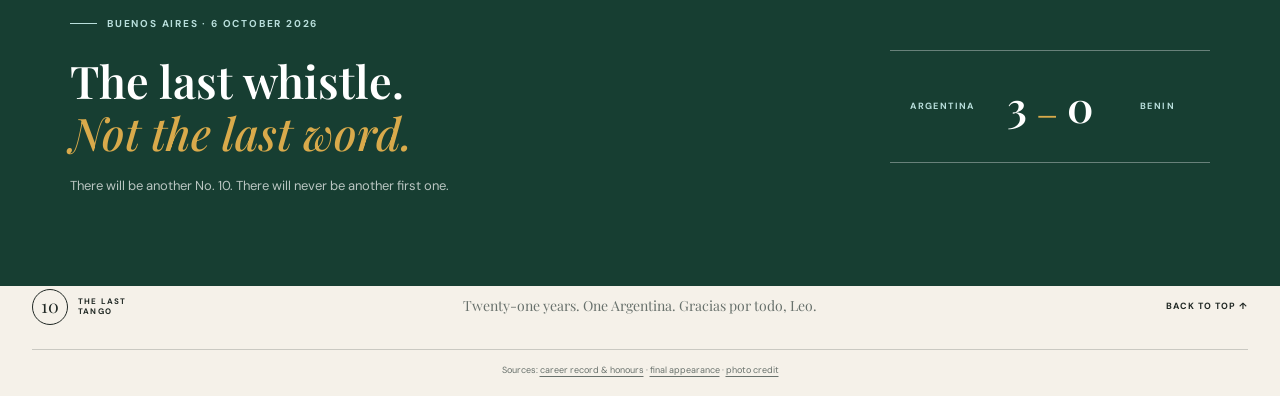
==== commit a0f20d7b: "ronaldo addition" ====
--- a/index.html
+++ b/index.html
@@ -132,7 +132,7 @@
         <p class="eyebrow eyebrow-light"><span class="eyebrow-rule"></span>A collection beyond compare</p>
         <h2 id="honors-title">The medals<br>tell a story.<br><em>The moments<br>tell the rest.</em></h2>
         <p>Eight Ballons d'Or. Four Champions League crowns. Three senior titles for Argentina. But the number that mattered most was the one on his back.</p>
-        <a class="text-link text-link-light" href="#comparison">Make the case <span aria-hidden="true">↓</span></a>
+        <a class="text-link text-link-light" href="ronaldo.html">Read Ronaldo's case <span aria-hidden="true">↗</span></a>
       </div>
       <div class="honors-list reveal" aria-label="Selected career achievements">
         <div class="honor-row"><span class="honor-number">08</span><div><h3>Ballons d'Or</h3><p>More than any other player</p></div><span class="honor-period">2009—2023</span></div>
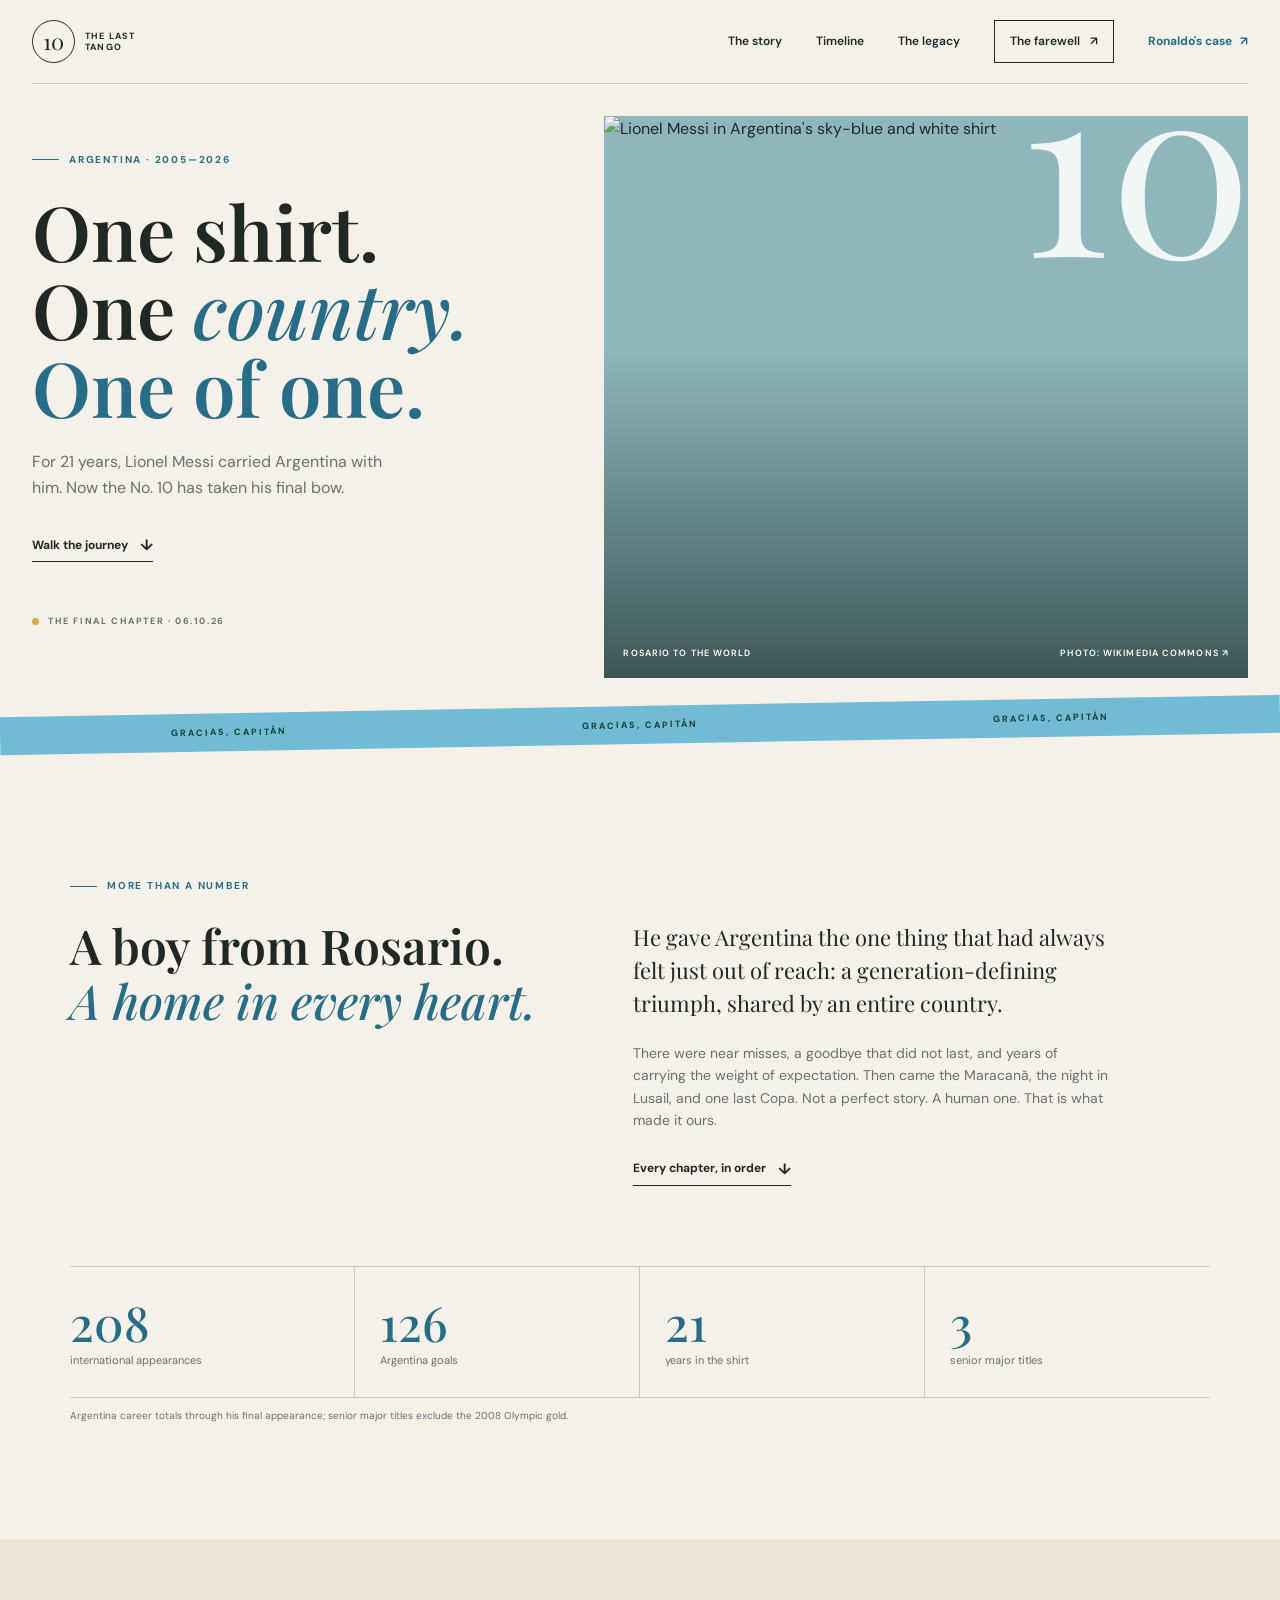
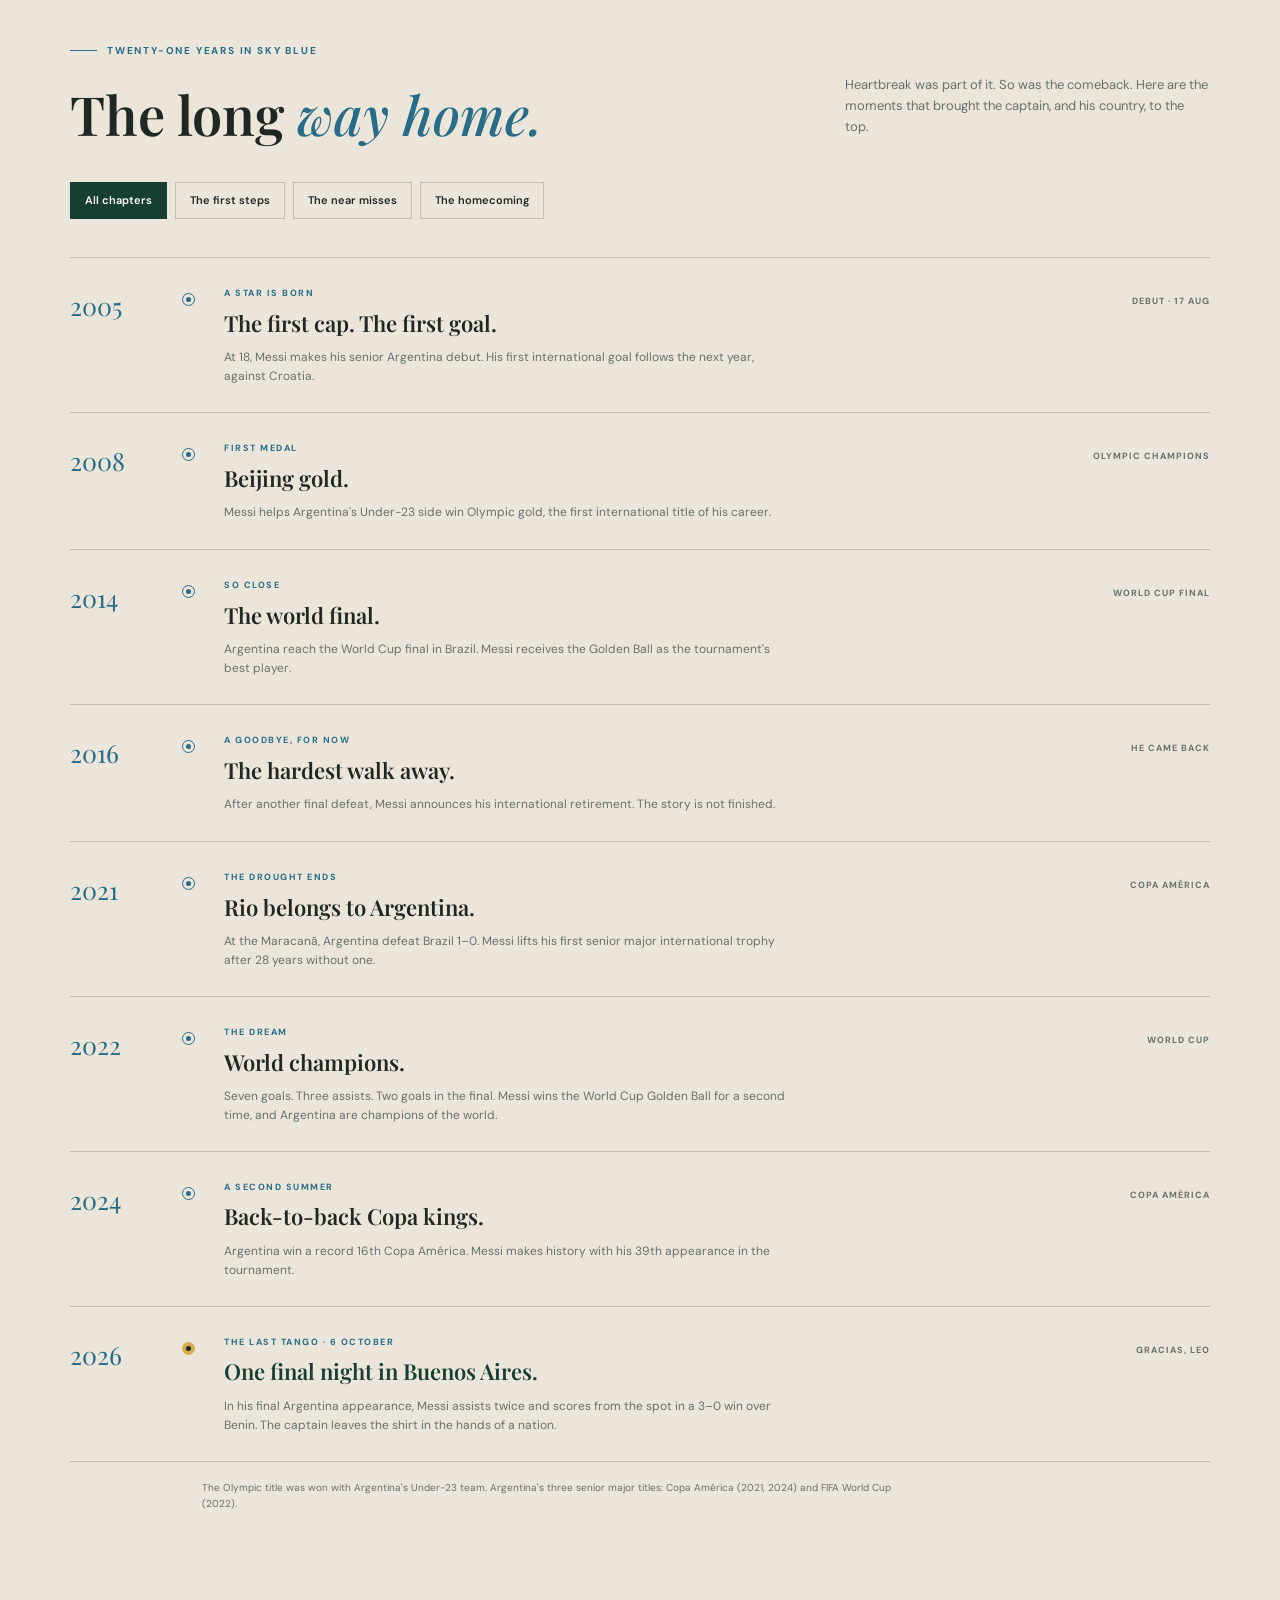
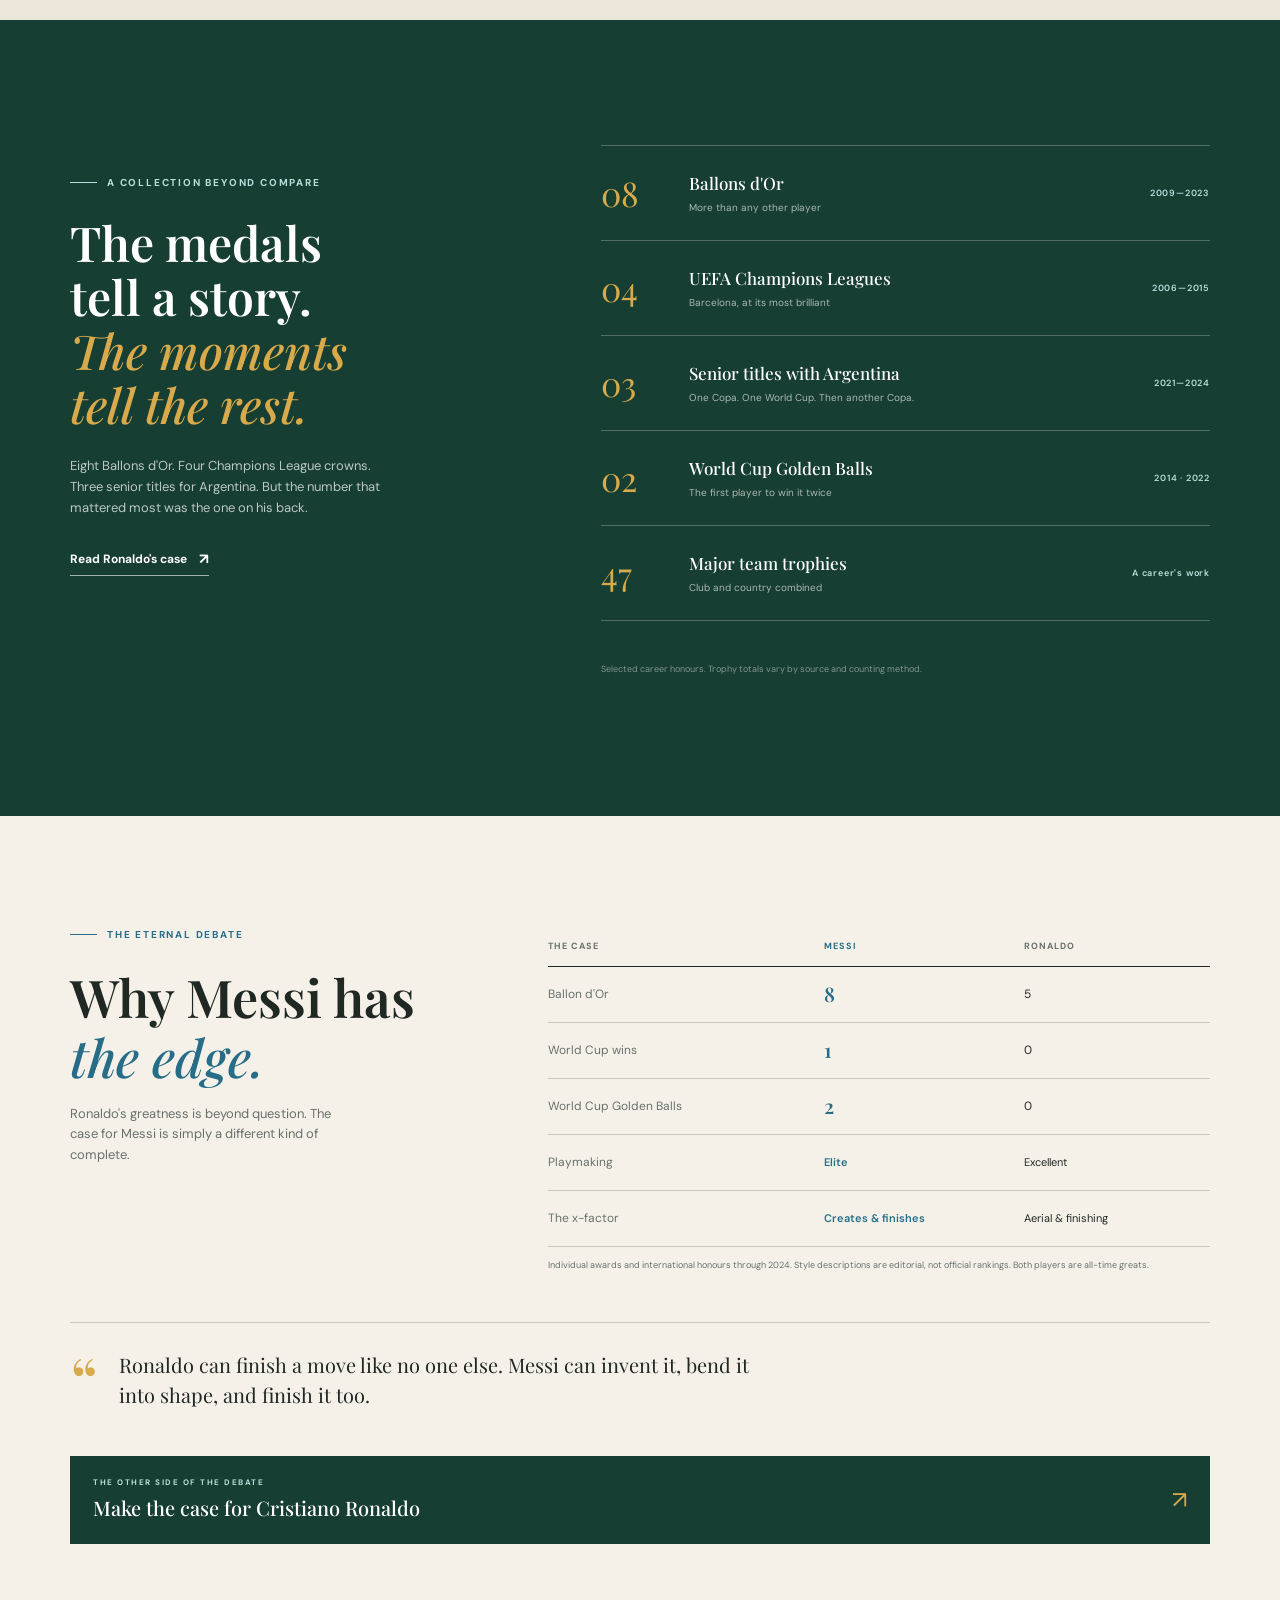
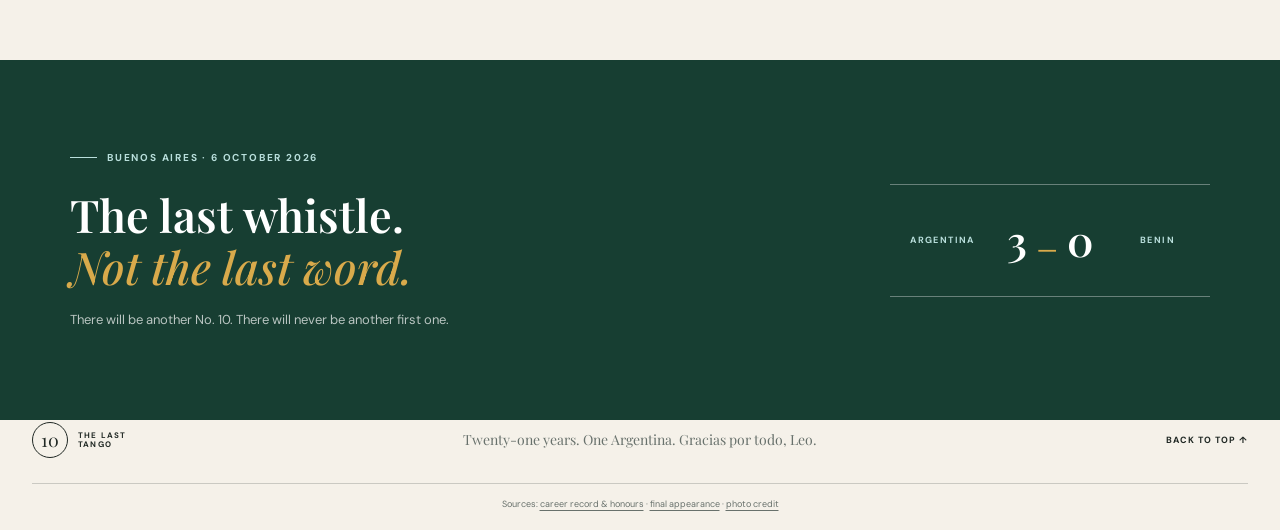
==== commit 750fd4c2: "ronaldo_changes" ====
--- a/index.html
+++ b/index.html
@@ -27,6 +27,7 @@
       <a href="#timeline">Timeline</a>
       <a href="#legacy">The legacy</a>
       <a class="nav-tribute" href="#farewell">The farewell <span aria-hidden="true">↗</span></a>
+      <a class="nav-ronaldo" href="ronaldo.html">Ronaldo's case <span aria-hidden="true">↗</span></a>
     </nav>
   </header>
 
@@ -160,6 +161,10 @@
         <p class="comparison-source">Individual awards and international honours through 2024. Style descriptions are editorial, not official rankings. Both players are all-time greats.</p>
       </div>
       <div class="comparison-close reveal"><span aria-hidden="true">“</span><p>Ronaldo can finish a move like no one else. Messi can invent it, bend it into shape, and finish it too.</p></div>
+      <a class="counterpoint-cta reveal" href="ronaldo.html">
+        <span><small>THE OTHER SIDE OF THE DEBATE</small><strong>Make the case for Cristiano Ronaldo</strong></span>
+        <span class="counterpoint-arrow" aria-hidden="true">↗</span>
+      </a>
     </section>
 
     <section class="finale" aria-labelledby="finale-title">
--- a/styles.css
+++ b/styles.css
@@ -34,6 +34,8 @@
 .site-nav a:hover, .site-nav a:focus-visible { color: var(--blue-deep); }
 .site-nav .nav-tribute { padding: 11px 15px; border: 1px solid var(--ink); }
 .nav-tribute span { margin-left: 7px; }
+.site-nav .nav-ronaldo { color: var(--blue-deep); font-weight: 700; }
+.nav-ronaldo span { margin-left: 5px; }
 .menu-toggle { display: none; }
 
 .hero { position: relative; display: grid; grid-template-columns: minmax(0, .93fr) minmax(400px, 1.07fr); align-items: center; width: min(100% - 64px, 1400px); min-height: 660px; margin: 0 auto; padding: 32px 0 66px; }
@@ -126,6 +128,12 @@
 .comparison-close { display: flex; grid-column: 1 / -1; align-items: center; gap: 21px; margin: 12px 0 0; padding-top: 27px; border-top: 1px solid var(--line); }
 .comparison-close span { color: var(--gold); font-family: var(--serif); font-size: 68px; line-height: .8; }
 .comparison-close p { max-width: 640px; margin: 0; font-family: var(--serif); font-size: 20px; line-height: 1.5; }
+.counterpoint-cta { display: flex; grid-column: 1 / -1; align-items: center; justify-content: space-between; gap: 24px; margin-top: 8px; padding: 20px 23px; background: var(--green); color: white; text-decoration: none; transition: background .2s ease; }
+.counterpoint-cta:hover, .counterpoint-cta:focus-visible { background: var(--green-dark); }
+.counterpoint-cta > span:first-child { display: grid; gap: 3px; }
+.counterpoint-cta small { color: #b9dfdc; font-size: 8px; font-weight: 700; letter-spacing: 1.5px; }
+.counterpoint-cta strong { font-family: var(--serif); font-size: 20px; font-weight: 500; }
+.counterpoint-arrow { color: var(--gold); font-size: 24px; }
 
 .finale { display: flex; min-height: 360px; align-items: center; justify-content: space-between; gap: 44px; padding: 70px max(32px, calc((100vw - var(--content)) / 2)); background: var(--green); color: white; }
 .finale .eyebrow { margin-bottom: 22px; }
@@ -169,6 +177,7 @@
   .site-nav.is-open { display: flex; flex-direction: column; }
   .site-nav a { padding: 12px 2px; border-bottom: 1px solid var(--line); }
   .site-nav .nav-tribute { align-self: flex-start; margin-top: 10px; padding: 9px 13px; border: 1px solid var(--ink); }
+  .site-nav .nav-ronaldo { padding-top: 12px; }
   .hero { grid-template-columns: 1fr; width: 100%; min-height: 0; padding: 27px 18px 47px; }
   .hero-copy { padding: 12px 0 30px; }
   .eyebrow { margin-bottom: 18px; font-size: 9px; }
@@ -214,6 +223,8 @@
   .comparison-row .comparison-word { font-size: 9px; }
   .comparison-close { gap: 15px; }
   .comparison-close p { font-size: 17px; }
+  .counterpoint-cta { padding: 17px 15px; }
+  .counterpoint-cta strong { font-size: 17px; }
   .finale { min-height: 0; flex-direction: column; align-items: stretch; gap: 35px; padding: 63px 18px; }
   .finale h2 { font-size: 39px; }
   .finale-score { min-width: 0; }
